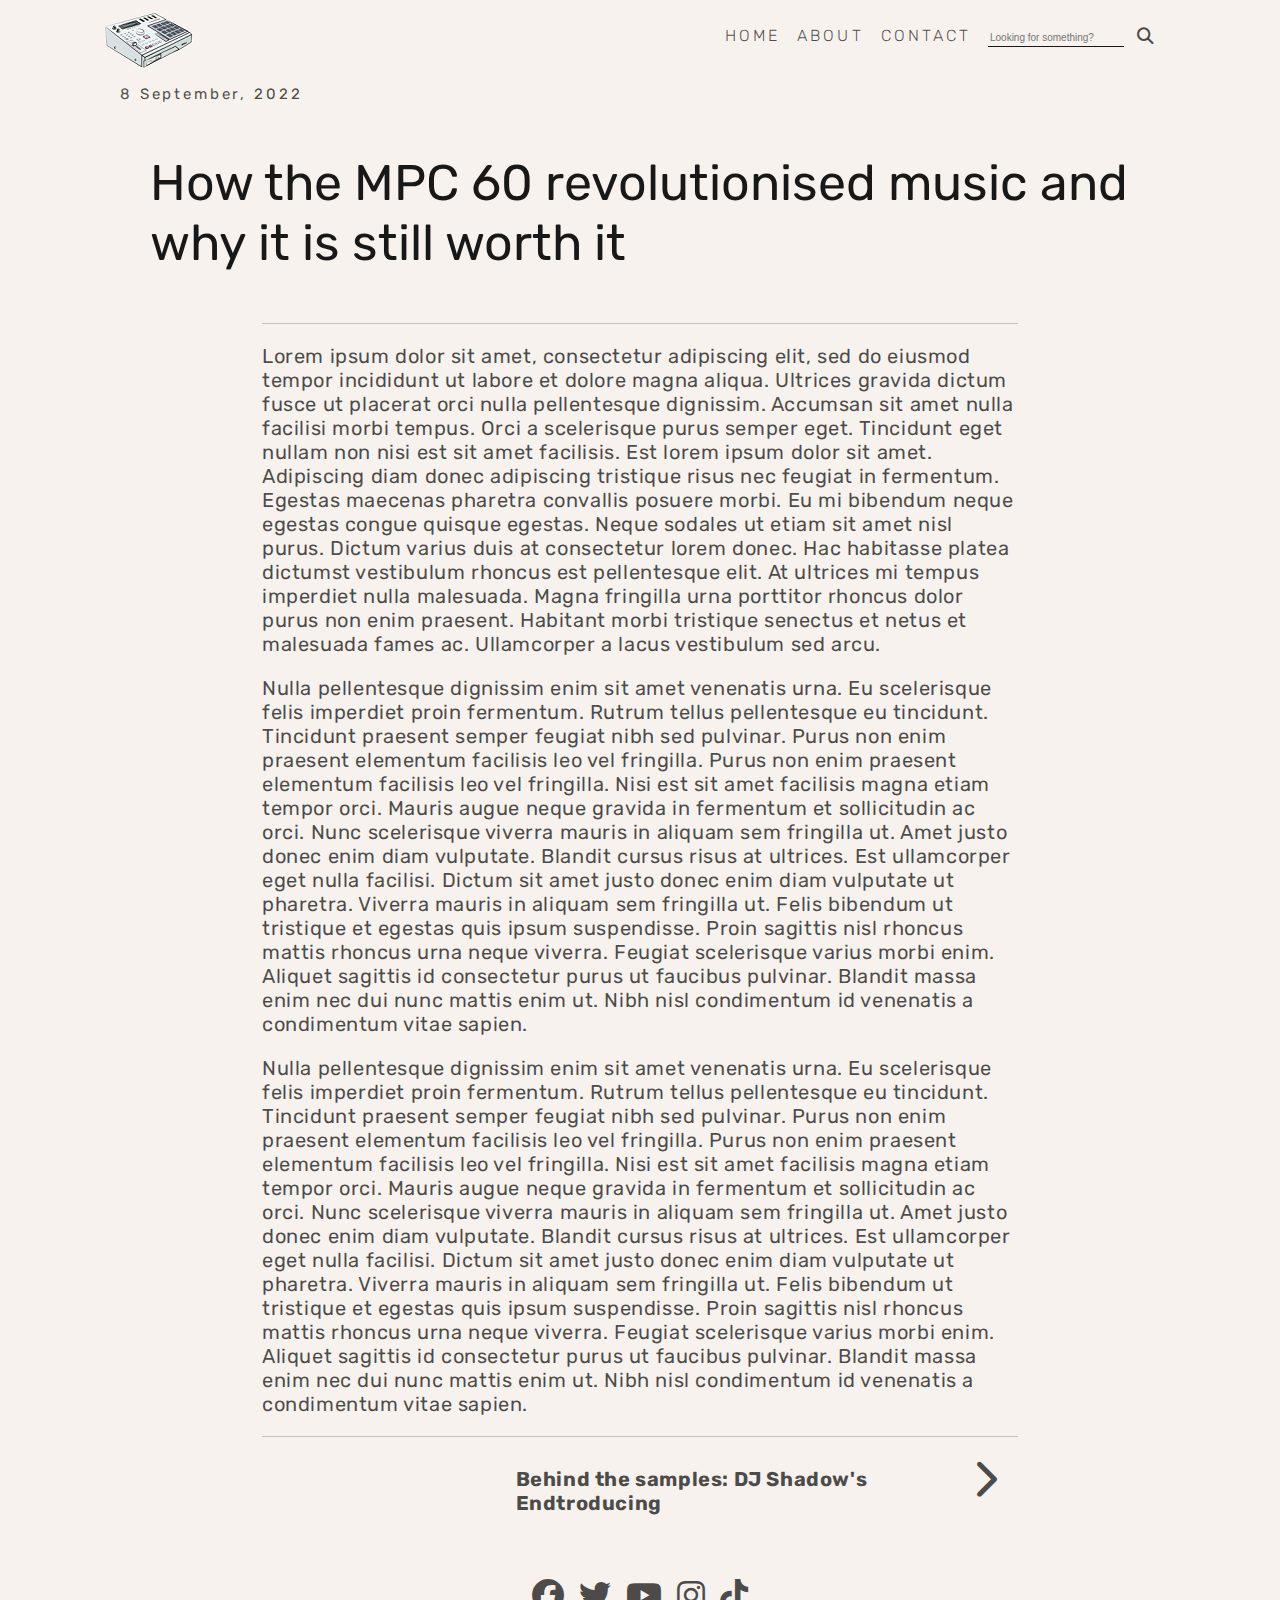
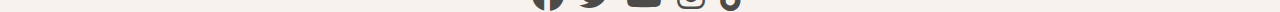
==== post.html @ c6afc7bd "header section and footer tags added" ====
<!DOCTYPE html>
<html>
    <head>
        <title>post</title>
        <meta charset="utf-8">
        <meta name="viewport" content="width=device-width, initial-scale=1.0">
        <link rel="stylesheet" href="styles.css">
        <link rel="stylesheet" href="https://cdnjs.cloudflare.com/ajax/libs/font-awesome/6.2.0/css/all.min.css">
        <link href='https://fonts.googleapis.com/css?family=Rubik' rel='stylesheet'>

    </head>
    <body>
        <div class="content-container-post">
            <header class="header-container">
                <div class="logo">
                    <img src="imgs/mpc.png" alt="mpc-logo">
                </div>
                <div class="nav">
                    <ul>
                        <li><a href="index.html">Home</a></li>
                        <li>About</li>
                        <li>Contact</li>
                        <li><input type="text" id="search" name="search" placeholder="Looking for something?">
                            <button type="submit" value="Search">
                                <i class="fa-solid fa-magnifying-glass fa-lg"></i>
                            </button></li>
                    </ul>
                </div>
            </header>

            <section class="blog-post-itm">
                <div class="blog-post-date">
                    8 September, 2022
                </div>
                <div class="blog-post-title">
                    How the MPC 60 revolutionised music and why it is still worth it
                </div>
                <div class="blog-post-container">
                    <p class="blog-post-content">
                    Lorem ipsum dolor sit amet, consectetur adipiscing elit, sed do eiusmod tempor incididunt ut labore et dolore magna aliqua. Ultrices gravida dictum fusce ut placerat orci nulla pellentesque dignissim. Accumsan sit amet nulla facilisi morbi tempus. Orci a scelerisque purus semper eget. Tincidunt eget nullam non nisi est sit amet facilisis. Est lorem ipsum dolor sit amet. Adipiscing diam donec adipiscing tristique risus nec feugiat in fermentum. Egestas maecenas pharetra convallis posuere morbi. Eu mi bibendum neque egestas congue quisque egestas. Neque sodales ut etiam sit amet nisl purus. Dictum varius duis at consectetur lorem donec. Hac habitasse platea dictumst vestibulum rhoncus est pellentesque elit. At ultrices mi tempus imperdiet nulla malesuada. Magna fringilla urna porttitor rhoncus dolor purus non enim praesent. Habitant morbi tristique senectus et netus et malesuada fames ac. Ullamcorper a lacus vestibulum sed arcu.
                    
                    </p>
                    
                    <p class="blog-post-content">
                        Nulla pellentesque dignissim enim sit amet venenatis urna. Eu scelerisque felis imperdiet proin fermentum. Rutrum tellus pellentesque eu tincidunt. Tincidunt praesent semper feugiat nibh sed pulvinar. Purus non enim praesent elementum facilisis leo vel fringilla. Purus non enim praesent elementum facilisis leo vel fringilla. Nisi est sit amet facilisis magna etiam tempor orci. Mauris augue neque gravida in fermentum et sollicitudin ac orci. Nunc scelerisque viverra mauris in aliquam sem fringilla ut. Amet justo donec enim diam vulputate. Blandit cursus risus at ultrices. Est ullamcorper eget nulla facilisi. Dictum sit amet justo donec enim diam vulputate ut pharetra. Viverra mauris in aliquam sem fringilla ut. Felis bibendum ut tristique et egestas quis ipsum suspendisse. Proin sagittis nisl rhoncus mattis rhoncus urna neque viverra. Feugiat scelerisque varius morbi enim. Aliquet sagittis id consectetur purus ut faucibus pulvinar. Blandit massa enim nec dui nunc mattis enim ut. Nibh nisl condimentum id venenatis a condimentum vitae sapien.
                    </p>
                    <p class="blog-post-content">
                        Nulla pellentesque dignissim enim sit amet venenatis urna. Eu scelerisque felis imperdiet proin fermentum. Rutrum tellus pellentesque eu tincidunt. Tincidunt praesent semper feugiat nibh sed pulvinar. Purus non enim praesent elementum facilisis leo vel fringilla. Purus non enim praesent elementum facilisis leo vel fringilla. Nisi est sit amet facilisis magna etiam tempor orci. Mauris augue neque gravida in fermentum et sollicitudin ac orci. Nunc scelerisque viverra mauris in aliquam sem fringilla ut. Amet justo donec enim diam vulputate. Blandit cursus risus at ultrices. Est ullamcorper eget nulla facilisi. Dictum sit amet justo donec enim diam vulputate ut pharetra. Viverra mauris in aliquam sem fringilla ut. Felis bibendum ut tristique et egestas quis ipsum suspendisse. Proin sagittis nisl rhoncus mattis rhoncus urna neque viverra. Feugiat scelerisque varius morbi enim. Aliquet sagittis id consectetur purus ut faucibus pulvinar. Blandit massa enim nec dui nunc mattis enim ut. Nibh nisl condimentum id venenatis a condimentum vitae sapien.
                    </p>
                </div>
            </section>
            <div class="blog-next-section">
                <div class="next-info">
                    <p class="next-id"><i class="fa-solid fa-chevron-right fa-2xl"></i></p>
                    <p class="next-title">Behind the samples: DJ Shadow's Endtroducing</p>
                </div>
            </div>
            <footer class="footer">
                <div class="social-icons">
                    <i class="fa-brands fa-facebook fa-2xl"></i>
                    <i class="fa-brands fa-twitter fa-2xl"></i>
                    <i class="fa-brands fa-youtube fa-2xl"></i>
                    <i class="fa-brands fa-instagram fa-2xl"></i>
                    <i class="fa-brands fa-tiktok fa-2xl"></i>
                
                </div>
            </footer>
        </div>

    </body>
</html>
---- styles.css ----
:root {
    --font: Rubik;
    --title-font-size: 20px;
    --date-font-size: 15px;
    --title-font-weight: bold;
    --date-font-color: #8c979a;
    --primary-font-color: rgba(0, 0, 0, .9);
    --secondary-font-color: rgba(0, 0, 0, .7);
    --blog-border-color: rgba(0, 0, 0, .2);
}

body {
    width: 100%;
    margin: 0 auto;
    background-color: #f7f2ed;
    min-width: 0;
}

.content-container {
    max-width: 100%;
    margin: 10px 100px 10px 100px;
    display: grid;
    grid-template-rows: 50px 800px 150px;
    grid-template-columns: repeat(3, minmax(200px, 1fr));
    grid-gap: 10px;
    grid-template-areas:
        "header header header"
        "content1 content1 content1"
        "footer footer footer";
}

.content-container-post {
    max-width: 100%;
    margin: 10px 100px 10px 100px;
    display: grid;
    /* grid-template-rows: 50px 900px 150px; */
    grid-template-rows: 0.2fr 4fr 0.5f 1fr;
    /* grid-template-columns: repeat(1, minmax(200px, 1fr)); */
    grid-gap: 10px;
    grid-template-areas:
        "header"
        "blogpost"
        "next"
        "footer";
}


/* @media only screen and (max-width:  2000px) {
    .content-container-post {
        max-width: 100%;
        margin: 10px 100px 10px 100px;
        display: grid;
        grid-template-rows: 50px 1200px 150px;
        grid-template-columns: repeat(1, minmax(200px, 1fr));
        grid-gap: 10px;
        grid-template-areas:
            "header"
            "blogpost"
            "footer";
    }
    
} */

.header-container {
    grid-area: header;
    /* border: 1px solid green; */
    display: flex;
    
}

.nav {
    float: left;
    margin-left: auto;
    margin-right: 10px;
    font-family: var(--font);
    font-weight: 300;
    text-transform: uppercase;
    letter-spacing: .19em;
}


ul {
    list-style: none;
}

li {
    display: inline;
    margin-right: 10px;
    color: var(--secondary-font-color);
    transition: 0.3s;
}

li:hover {
    color: var(--primary-font-color);
    font-weight: bold;
    cursor: pointer;
}

.content-row-1 {
    grid-area: content1;
    /* border: 1px solid blue; */
    display: grid;
    grid-template-areas: 
         "content-r1 content-r1 content-r1"
         "content-r2 content-r2 content-r2"

}

.blog-post-itm {
    /* border: 1px solid blue; */
    grid-template-areas: blogpost;
}

.blog-item-r1, .blog-item-r2 {
    /* border: 1px solid purple; */
    display: flex;
    margin: 20px 20px 20px 20px;

}

.blog-post-info {
    float: bottom;
    font-family: var(--font);
}

.post-image {
    /* border: 1px solid black; */

    height: 70%;
    width: 100%;
    min-width: 500px;
    max-width: 500px;     
}

.post-title {
    font-size: var(--title-font-size);
    font-weight: var(--title-font-weight);
    color: var(--primary-font-color);
    min-width: 400px;
    max-width: 500px;
}

.post-title:hover {
    cursor: pointer;
}

.post-date {
    font-size: var(--date-font-size);
    color: var(--secondary-font-color);
}

.blog-post-date {
    font-size: 15px;
    /* font-weight: var(--title-font-weight); */
    color: var(--secondary-font-color);
    font-family: var(--font);
    letter-spacing: .19em;
    margin-bottom: 50px;
    margin-left: 20px;
}

.blog-post-title {
    font-size: 50px;
    color: var(--primary-font-color);
    font-family: var(--font);
    margin-left: 50px;
    margin-right: 20px;
}

.blog-post-container {
    grid-area: blogpost;
    /* height: 700px; */
    margin-top: 50px;
    margin-left: 15%;
    margin-right: 15%;
    border-top: 1px solid var(--blog-border-color);
    border-bottom: 1px solid var(--blog-border-color);
    resize: vertical;
}

/* img {
    height: 100%;
    width: 100%;
    background-size: cover;
} */

p {
    font-family: var(--font);
    color: var(--secondary-font-color);
    font-size: 20px;
    letter-spacing: 0.03em;
}




#post-image-1 {
    background: url("imgs/mpc60_2.png") center center;
}

#post-image-2 {
    background: url("imgs/hh.png") center center;
}

#post-image-3 {
    background: url("imgs/pr.png") center center;
}

#post-image-4 {
    background: url("imgs/mpc2000.png") center center;
}

#post-image-5 {
    background: url("imgs/digging.png") center center;
}

#post-image-6 {
    background: url("imgs/easy.png") center center;
}


#post-image-1, #post-image-2, #post-image-3, #post-image-4, #post-image-5, #post-image-6 {
    background-size: auto;
    background-repeat: no-repeat;
    transition: box-shadow .3s;
    
}


.post-image:hover {
    box-shadow: 5px 5px 5px rgba(33,33,33,.2);
    cursor: pointer; 
}

.footer {
    grid-area: footer;
    /* border: 1px solid red; */
    display: inline-block;
}

.search-container {
    display: flex;
    justify-content: center;
    margin-top: 30px;
}

#search {
    min-width: 100px;
    max-width: 600px;
    height: 1.5em;
    font-size: 10px;
    background: none;
    border: none;
    border-bottom: 1px solid var(--primary-font-color);
    
}

#search:focus {
    outline: none;
}

button {
    background: none;
    border: none;
    outline: none;
}

i:hover {
    cursor: pointer;
}

.fa-magnifying-glass {
    color: var(--secondary-font-color);
}

.fa-magnifying-glass:hover {
    color: var(--primary-font-color);
}

.social-icons {
    display: flex;
    gap: 15px;
    justify-content: center;
    margin-top: 50px;
    color: var(--secondary-font-color);
    
}

.fa-brands {
    transition: 0.2s;
}

.fa-brands:hover {
    color: var(--primary-font-color);
}


@media only screen and (min-width: 790px) and (max-width: 1500px) {
    .content-container {
        max-width: 100%;
        margin: 10px 100px 10px 100px;
        display: grid;
        grid-template-rows: 50px 600px 600px 150px;
        grid-template-columns: repeat(1, minmax(200px, 1fr));
        grid-gap: 10px;
        grid-template-areas:
            "header header"
            "content1 content1"
            "content1 content1"
            "footer footer";
    }

    .content-row-1 {
        grid-area: content1;
        /* border: 1px solid blue; */
        display: grid;
        grid-template-areas: 
             "content-r1 content-r1"
             "content-r2 content-r2"
    
    }
    .post-image {
        /* border: 1px solid black; */
    
        height: 70%;
        width: 100%;
        min-width: 400px;
        max-width: 400px;     
    }
    
    .post-title {
        font-size: var(--title-font-size);
        font-weight: var(--title-font-weight);
        color: var(--primary-font-color);
        min-width: 400px;
        max-width: 400px;
    }
    
}

@media only screen and (max-width: 789px) {
    .content-container {
        max-width: 100%;
        margin: 10px 100px 10px 100px;
        display: grid;
        grid-template-rows: 50px 2000px 150px;
        grid-template-columns: repeat(1, minmax(200px, 1fr));
        grid-gap: 10px;
        grid-template-areas:
            "header"
            "content1"
            "content1"
            "footer";
    }

    .content-row-1 {
        grid-area: content1;
        /* border: 1px solid blue; */
        display: grid;
        grid-template-areas: 
             "content-r1"
             "content-r2"
    
    }

    .post-image {
        /* border: 1px solid black; */
    
        height: 70%;
        width: 100%;
        min-width: 300px;
        max-width: 400px;     
        min-height: 200px;
    }
    
    .post-title {
        font-size: var(--title-font-size);
        font-weight: var(--title-font-weight);
        color: var(--primary-font-color);
        min-width: 400px;
        max-width: 400px;
    }

    .footer {
        margin-bottom: 20px;
    }
    
}

a {
    text-decoration: none;
    color: inherit;
}

.blog-next-section {
    grid-area: next;
    margin-right: 15%;
    margin-left: 15%;
    /* border: 1px solid purple; */
}

.next-info {
    float: right;
}

.next-id {
    float: right;
    margin-right: 20px;
    color: var(--secondary-font-color);
}

.next-id:hover {
    color: var(--primary-font-color);
}

.next-title {
    font-weight: bold;
    font-size: 20px;
}
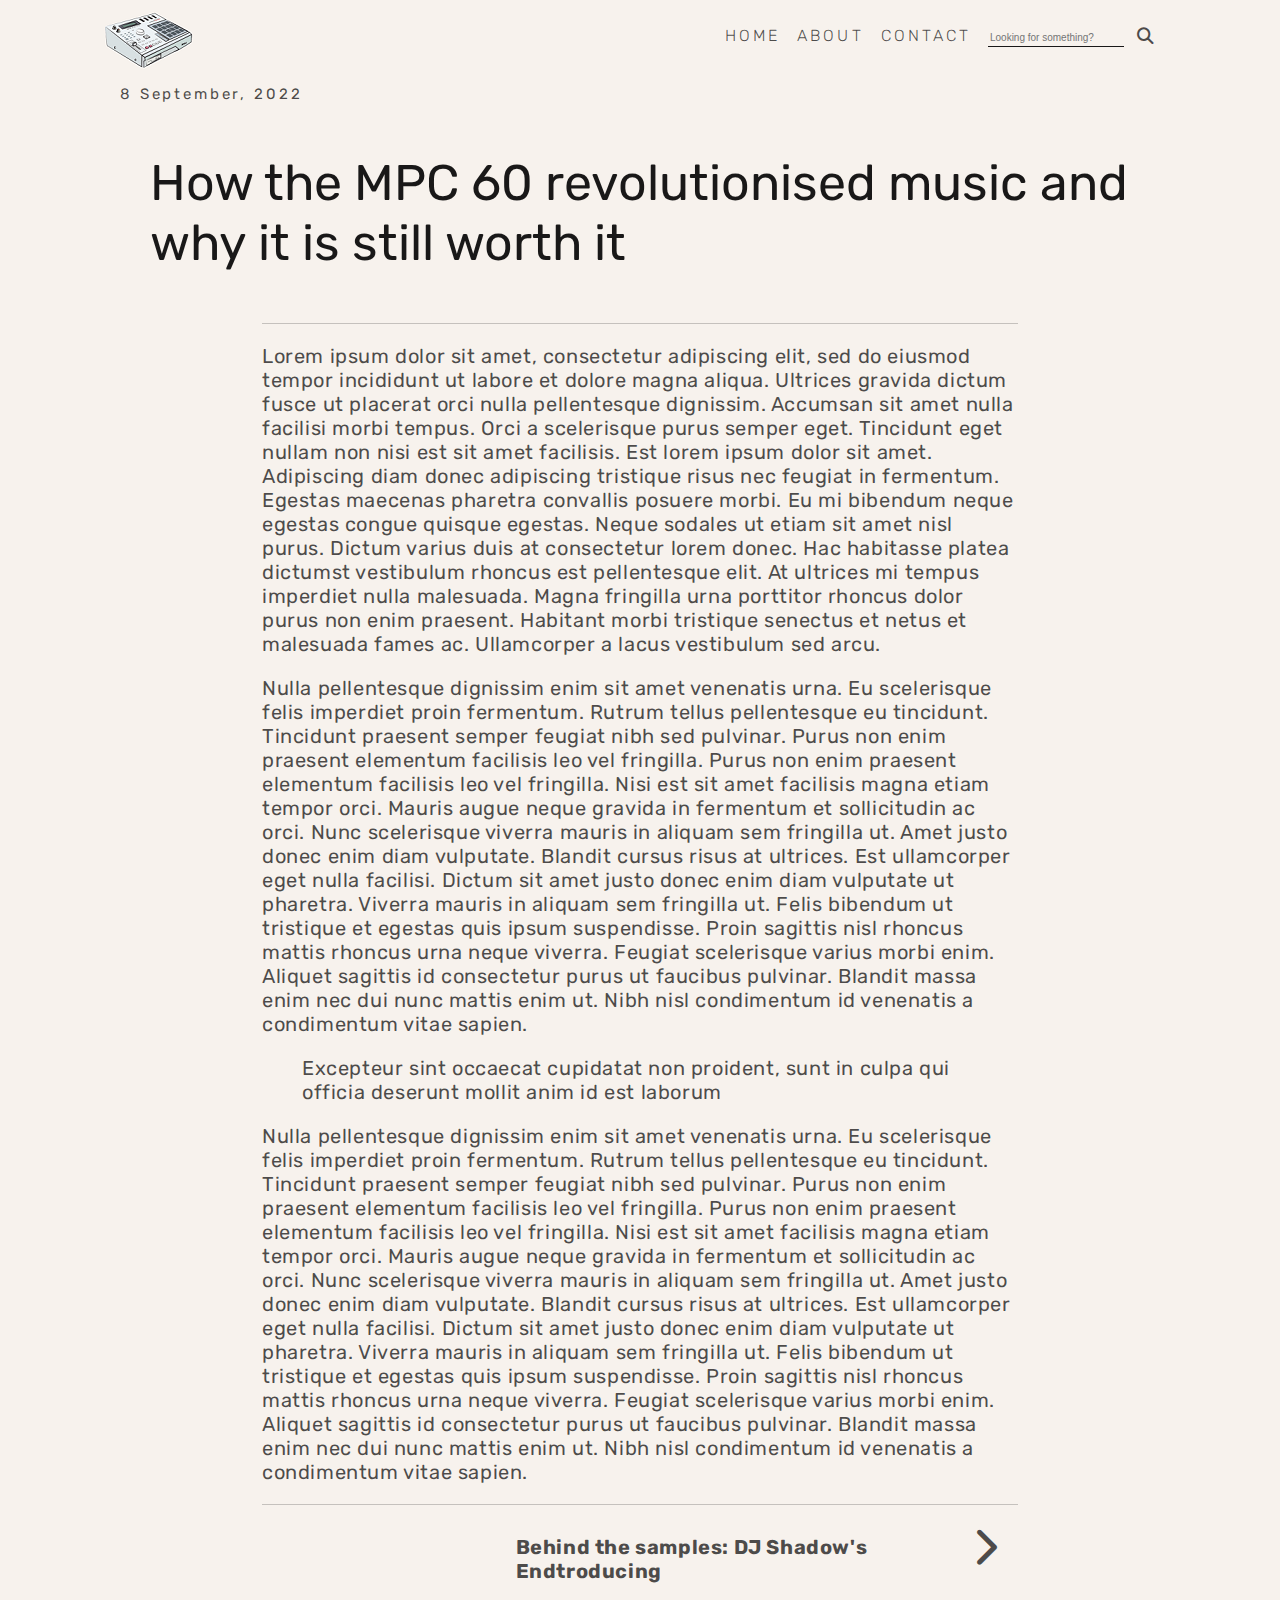
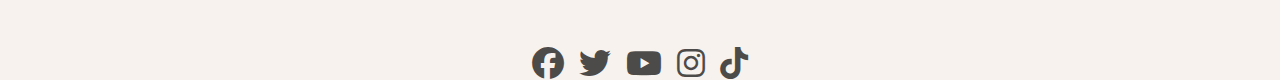
==== commit 2654f677: "including blockquote tag" ====
--- a/post.html
+++ b/post.html
@@ -44,6 +44,9 @@
                     <p class="blog-post-content">
                         Nulla pellentesque dignissim enim sit amet venenatis urna. Eu scelerisque felis imperdiet proin fermentum. Rutrum tellus pellentesque eu tincidunt. Tincidunt praesent semper feugiat nibh sed pulvinar. Purus non enim praesent elementum facilisis leo vel fringilla. Purus non enim praesent elementum facilisis leo vel fringilla. Nisi est sit amet facilisis magna etiam tempor orci. Mauris augue neque gravida in fermentum et sollicitudin ac orci. Nunc scelerisque viverra mauris in aliquam sem fringilla ut. Amet justo donec enim diam vulputate. Blandit cursus risus at ultrices. Est ullamcorper eget nulla facilisi. Dictum sit amet justo donec enim diam vulputate ut pharetra. Viverra mauris in aliquam sem fringilla ut. Felis bibendum ut tristique et egestas quis ipsum suspendisse. Proin sagittis nisl rhoncus mattis rhoncus urna neque viverra. Feugiat scelerisque varius morbi enim. Aliquet sagittis id consectetur purus ut faucibus pulvinar. Blandit massa enim nec dui nunc mattis enim ut. Nibh nisl condimentum id venenatis a condimentum vitae sapien.
                     </p>
+                    <blockquote>
+                        Excepteur sint occaecat cupidatat non proident, sunt in culpa qui officia deserunt mollit anim id est laborum
+                    </blockquote>
                     <p class="blog-post-content">
                         Nulla pellentesque dignissim enim sit amet venenatis urna. Eu scelerisque felis imperdiet proin fermentum. Rutrum tellus pellentesque eu tincidunt. Tincidunt praesent semper feugiat nibh sed pulvinar. Purus non enim praesent elementum facilisis leo vel fringilla. Purus non enim praesent elementum facilisis leo vel fringilla. Nisi est sit amet facilisis magna etiam tempor orci. Mauris augue neque gravida in fermentum et sollicitudin ac orci. Nunc scelerisque viverra mauris in aliquam sem fringilla ut. Amet justo donec enim diam vulputate. Blandit cursus risus at ultrices. Est ullamcorper eget nulla facilisi. Dictum sit amet justo donec enim diam vulputate ut pharetra. Viverra mauris in aliquam sem fringilla ut. Felis bibendum ut tristique et egestas quis ipsum suspendisse. Proin sagittis nisl rhoncus mattis rhoncus urna neque viverra. Feugiat scelerisque varius morbi enim. Aliquet sagittis id consectetur purus ut faucibus pulvinar. Blandit massa enim nec dui nunc mattis enim ut. Nibh nisl condimentum id venenatis a condimentum vitae sapien.
                     </p>
--- a/styles.css
+++ b/styles.css
@@ -191,7 +191,12 @@
     letter-spacing: 0.03em;
 }
 
-
+blockquote {
+    font-family: var(--font);
+    color: var(--secondary-font-color);
+    font-size: 20px;
+    letter-spacing: 0.03em;
+}
 
 
 #post-image-1 {
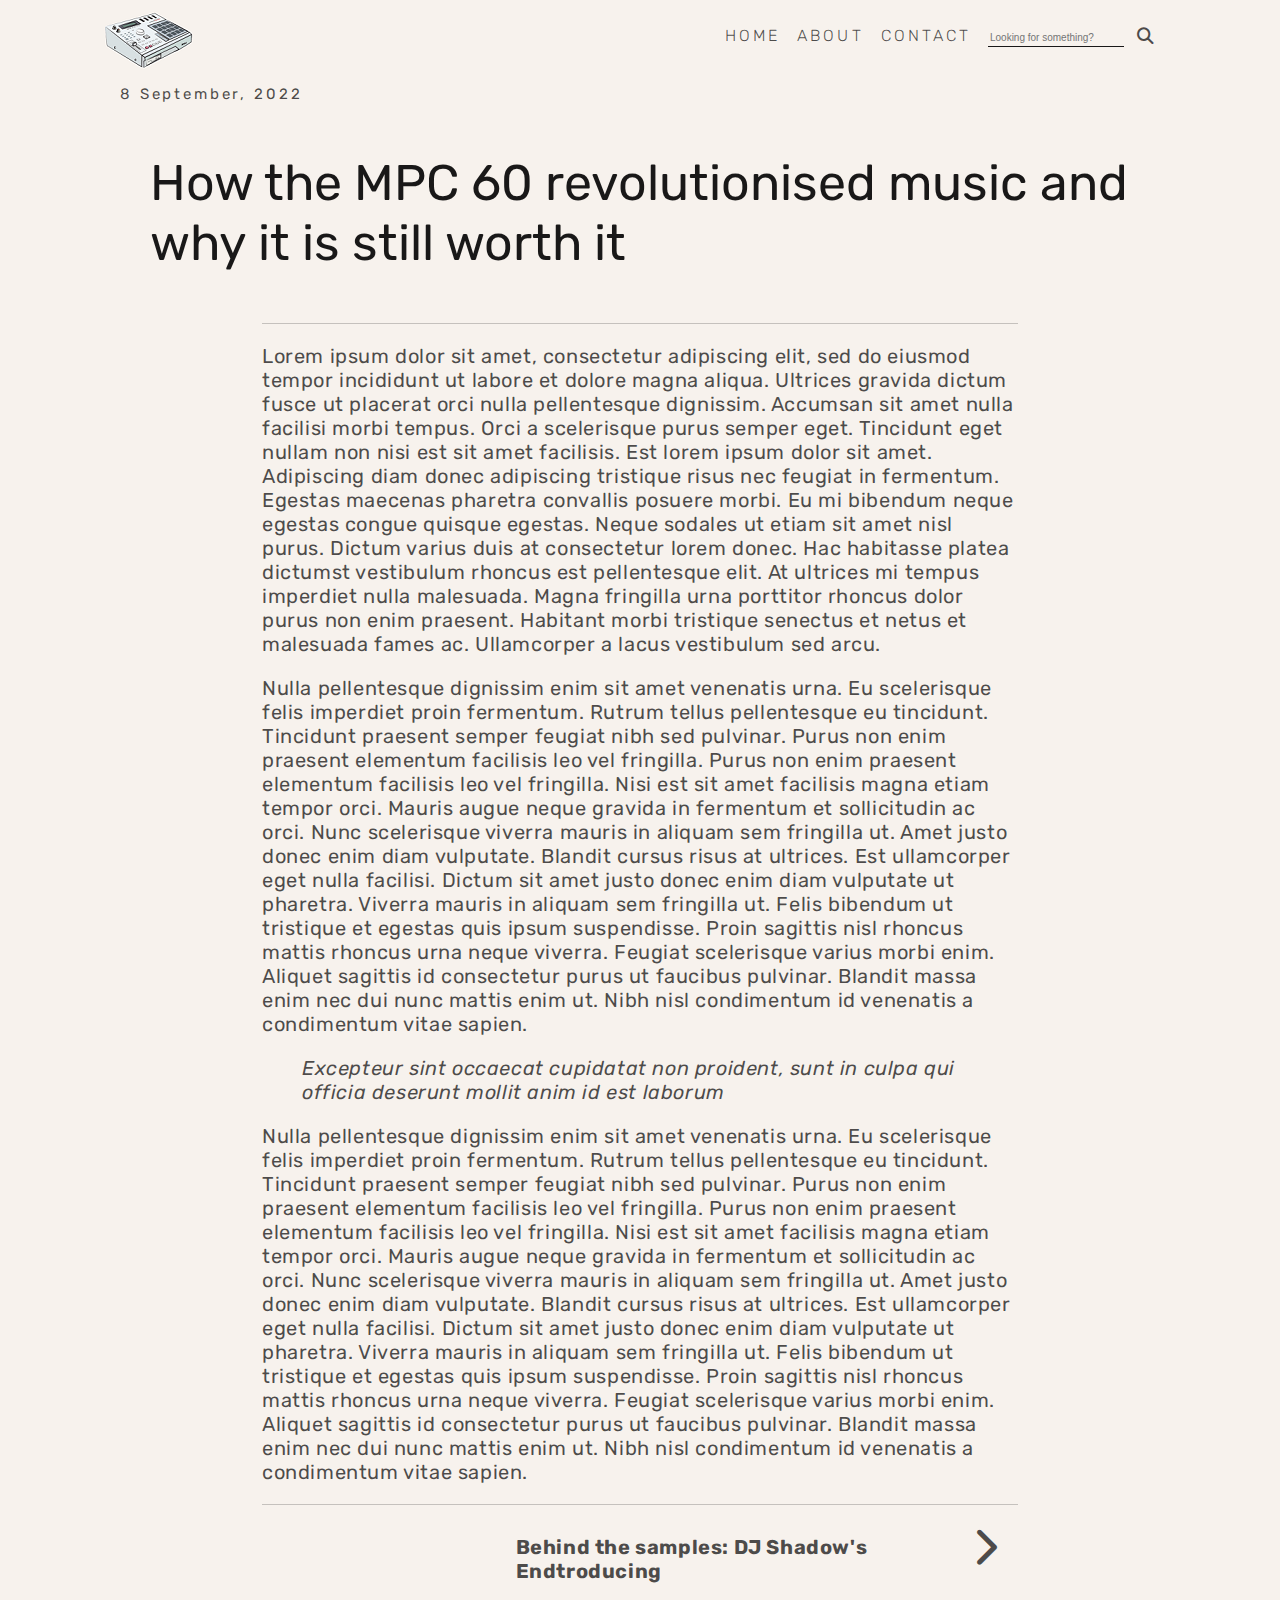
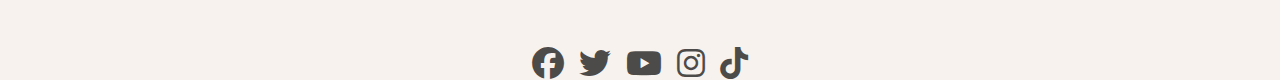
==== commit 947eaec2: "including italic tags" ====
--- a/post.html
+++ b/post.html
@@ -45,7 +45,7 @@
                         Nulla pellentesque dignissim enim sit amet venenatis urna. Eu scelerisque felis imperdiet proin fermentum. Rutrum tellus pellentesque eu tincidunt. Tincidunt praesent semper feugiat nibh sed pulvinar. Purus non enim praesent elementum facilisis leo vel fringilla. Purus non enim praesent elementum facilisis leo vel fringilla. Nisi est sit amet facilisis magna etiam tempor orci. Mauris augue neque gravida in fermentum et sollicitudin ac orci. Nunc scelerisque viverra mauris in aliquam sem fringilla ut. Amet justo donec enim diam vulputate. Blandit cursus risus at ultrices. Est ullamcorper eget nulla facilisi. Dictum sit amet justo donec enim diam vulputate ut pharetra. Viverra mauris in aliquam sem fringilla ut. Felis bibendum ut tristique et egestas quis ipsum suspendisse. Proin sagittis nisl rhoncus mattis rhoncus urna neque viverra. Feugiat scelerisque varius morbi enim. Aliquet sagittis id consectetur purus ut faucibus pulvinar. Blandit massa enim nec dui nunc mattis enim ut. Nibh nisl condimentum id venenatis a condimentum vitae sapien.
                     </p>
                     <blockquote>
-                        Excepteur sint occaecat cupidatat non proident, sunt in culpa qui officia deserunt mollit anim id est laborum
+                        <i>Excepteur sint occaecat cupidatat non proident, sunt in culpa qui officia deserunt mollit anim id est laborum</i>
                     </blockquote>
                     <p class="blog-post-content">
                         Nulla pellentesque dignissim enim sit amet venenatis urna. Eu scelerisque felis imperdiet proin fermentum. Rutrum tellus pellentesque eu tincidunt. Tincidunt praesent semper feugiat nibh sed pulvinar. Purus non enim praesent elementum facilisis leo vel fringilla. Purus non enim praesent elementum facilisis leo vel fringilla. Nisi est sit amet facilisis magna etiam tempor orci. Mauris augue neque gravida in fermentum et sollicitudin ac orci. Nunc scelerisque viverra mauris in aliquam sem fringilla ut. Amet justo donec enim diam vulputate. Blandit cursus risus at ultrices. Est ullamcorper eget nulla facilisi. Dictum sit amet justo donec enim diam vulputate ut pharetra. Viverra mauris in aliquam sem fringilla ut. Felis bibendum ut tristique et egestas quis ipsum suspendisse. Proin sagittis nisl rhoncus mattis rhoncus urna neque viverra. Feugiat scelerisque varius morbi enim. Aliquet sagittis id consectetur purus ut faucibus pulvinar. Blandit massa enim nec dui nunc mattis enim ut. Nibh nisl condimentum id venenatis a condimentum vitae sapien.
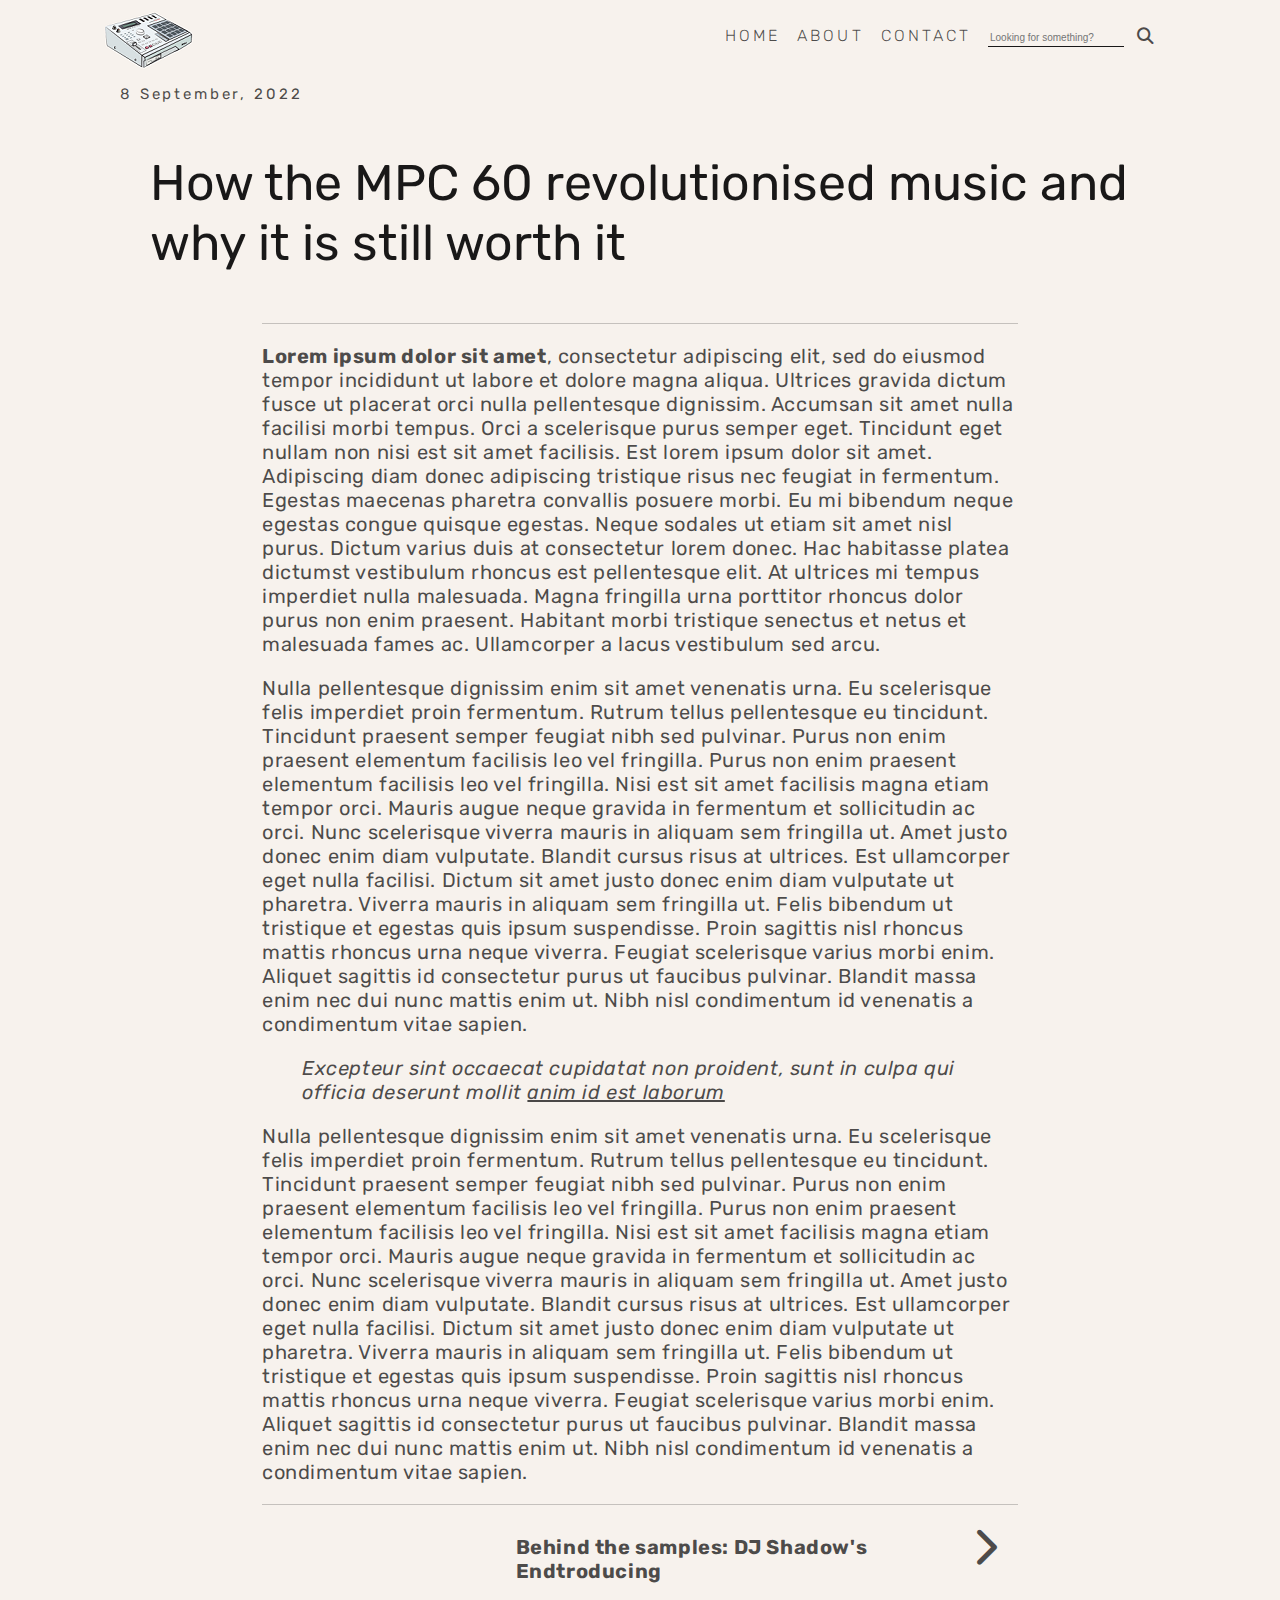
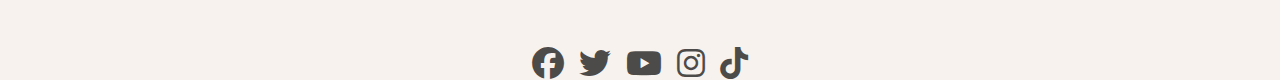
==== commit b003197a: "blod italic and underline tags" ====
--- a/post.html
+++ b/post.html
@@ -37,7 +37,7 @@
                 </div>
                 <div class="blog-post-container">
                     <p class="blog-post-content">
-                    Lorem ipsum dolor sit amet, consectetur adipiscing elit, sed do eiusmod tempor incididunt ut labore et dolore magna aliqua. Ultrices gravida dictum fusce ut placerat orci nulla pellentesque dignissim. Accumsan sit amet nulla facilisi morbi tempus. Orci a scelerisque purus semper eget. Tincidunt eget nullam non nisi est sit amet facilisis. Est lorem ipsum dolor sit amet. Adipiscing diam donec adipiscing tristique risus nec feugiat in fermentum. Egestas maecenas pharetra convallis posuere morbi. Eu mi bibendum neque egestas congue quisque egestas. Neque sodales ut etiam sit amet nisl purus. Dictum varius duis at consectetur lorem donec. Hac habitasse platea dictumst vestibulum rhoncus est pellentesque elit. At ultrices mi tempus imperdiet nulla malesuada. Magna fringilla urna porttitor rhoncus dolor purus non enim praesent. Habitant morbi tristique senectus et netus et malesuada fames ac. Ullamcorper a lacus vestibulum sed arcu.
+                       <b>Lorem ipsum dolor sit amet</b>, consectetur adipiscing elit, sed do eiusmod tempor incididunt ut labore et dolore magna aliqua. Ultrices gravida dictum fusce ut placerat orci nulla pellentesque dignissim. Accumsan sit amet nulla facilisi morbi tempus. Orci a scelerisque purus semper eget. Tincidunt eget nullam non nisi est sit amet facilisis. Est lorem ipsum dolor sit amet. Adipiscing diam donec adipiscing tristique risus nec feugiat in fermentum. Egestas maecenas pharetra convallis posuere morbi. Eu mi bibendum neque egestas congue quisque egestas. Neque sodales ut etiam sit amet nisl purus. Dictum varius duis at consectetur lorem donec. Hac habitasse platea dictumst vestibulum rhoncus est pellentesque elit. At ultrices mi tempus imperdiet nulla malesuada. Magna fringilla urna porttitor rhoncus dolor purus non enim praesent. Habitant morbi tristique senectus et netus et malesuada fames ac. Ullamcorper a lacus vestibulum sed arcu.
                     
                     </p>
                     
@@ -45,7 +45,7 @@
                         Nulla pellentesque dignissim enim sit amet venenatis urna. Eu scelerisque felis imperdiet proin fermentum. Rutrum tellus pellentesque eu tincidunt. Tincidunt praesent semper feugiat nibh sed pulvinar. Purus non enim praesent elementum facilisis leo vel fringilla. Purus non enim praesent elementum facilisis leo vel fringilla. Nisi est sit amet facilisis magna etiam tempor orci. Mauris augue neque gravida in fermentum et sollicitudin ac orci. Nunc scelerisque viverra mauris in aliquam sem fringilla ut. Amet justo donec enim diam vulputate. Blandit cursus risus at ultrices. Est ullamcorper eget nulla facilisi. Dictum sit amet justo donec enim diam vulputate ut pharetra. Viverra mauris in aliquam sem fringilla ut. Felis bibendum ut tristique et egestas quis ipsum suspendisse. Proin sagittis nisl rhoncus mattis rhoncus urna neque viverra. Feugiat scelerisque varius morbi enim. Aliquet sagittis id consectetur purus ut faucibus pulvinar. Blandit massa enim nec dui nunc mattis enim ut. Nibh nisl condimentum id venenatis a condimentum vitae sapien.
                     </p>
                     <blockquote>
-                        <i>Excepteur sint occaecat cupidatat non proident, sunt in culpa qui officia deserunt mollit anim id est laborum</i>
+                        <em>Excepteur sint occaecat cupidatat non proident, sunt in culpa qui officia deserunt mollit <u>anim id est laborum</u></em>
                     </blockquote>
                     <p class="blog-post-content">
                         Nulla pellentesque dignissim enim sit amet venenatis urna. Eu scelerisque felis imperdiet proin fermentum. Rutrum tellus pellentesque eu tincidunt. Tincidunt praesent semper feugiat nibh sed pulvinar. Purus non enim praesent elementum facilisis leo vel fringilla. Purus non enim praesent elementum facilisis leo vel fringilla. Nisi est sit amet facilisis magna etiam tempor orci. Mauris augue neque gravida in fermentum et sollicitudin ac orci. Nunc scelerisque viverra mauris in aliquam sem fringilla ut. Amet justo donec enim diam vulputate. Blandit cursus risus at ultrices. Est ullamcorper eget nulla facilisi. Dictum sit amet justo donec enim diam vulputate ut pharetra. Viverra mauris in aliquam sem fringilla ut. Felis bibendum ut tristique et egestas quis ipsum suspendisse. Proin sagittis nisl rhoncus mattis rhoncus urna neque viverra. Feugiat scelerisque varius morbi enim. Aliquet sagittis id consectetur purus ut faucibus pulvinar. Blandit massa enim nec dui nunc mattis enim ut. Nibh nisl condimentum id venenatis a condimentum vitae sapien.
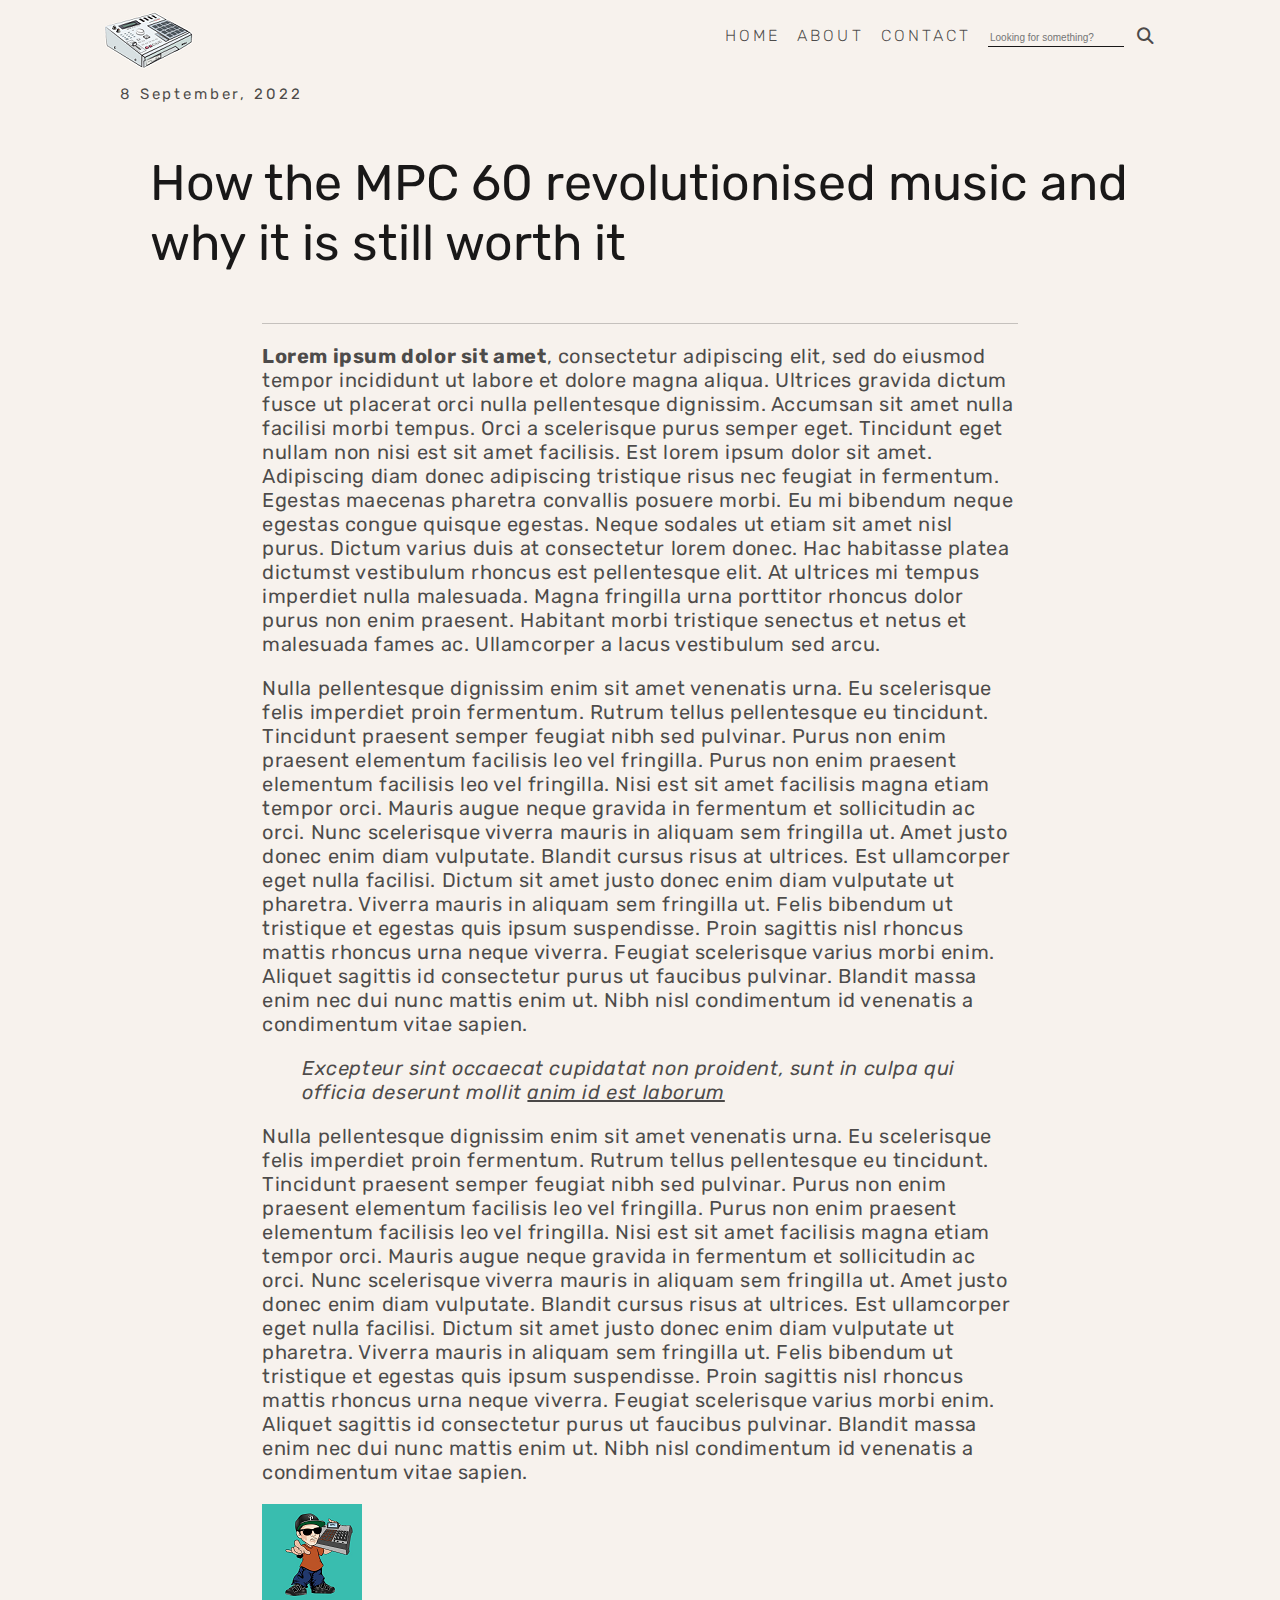
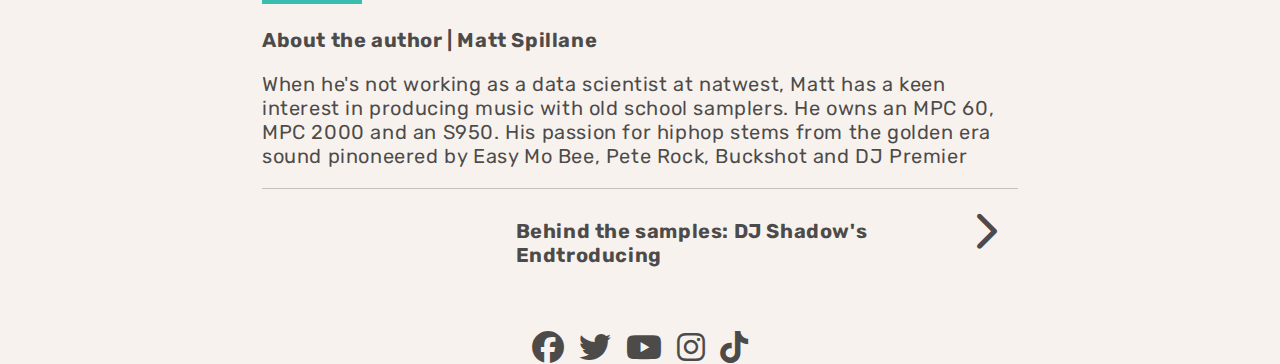
==== commit 80960620: "author info section added" ====
--- a/post.html
+++ b/post.html
@@ -50,8 +50,17 @@
                     <p class="blog-post-content">
                         Nulla pellentesque dignissim enim sit amet venenatis urna. Eu scelerisque felis imperdiet proin fermentum. Rutrum tellus pellentesque eu tincidunt. Tincidunt praesent semper feugiat nibh sed pulvinar. Purus non enim praesent elementum facilisis leo vel fringilla. Purus non enim praesent elementum facilisis leo vel fringilla. Nisi est sit amet facilisis magna etiam tempor orci. Mauris augue neque gravida in fermentum et sollicitudin ac orci. Nunc scelerisque viverra mauris in aliquam sem fringilla ut. Amet justo donec enim diam vulputate. Blandit cursus risus at ultrices. Est ullamcorper eget nulla facilisi. Dictum sit amet justo donec enim diam vulputate ut pharetra. Viverra mauris in aliquam sem fringilla ut. Felis bibendum ut tristique et egestas quis ipsum suspendisse. Proin sagittis nisl rhoncus mattis rhoncus urna neque viverra. Feugiat scelerisque varius morbi enim. Aliquet sagittis id consectetur purus ut faucibus pulvinar. Blandit massa enim nec dui nunc mattis enim ut. Nibh nisl condimentum id venenatis a condimentum vitae sapien.
                     </p>
+
+                    <div class="author-info">
+                        <div class="author-avator"><img src="imgs/avatar.png"></div>
+                        <div class="author-bio">
+                            <h3>About the author | Matt Spillane</h3>
+                            <p>When he's not working as a data scientist at natwest, Matt has a keen interest in producing music with old school samplers. He owns an MPC 60, MPC 2000 and an S950. His passion for hiphop stems from the golden era sound pinoneered by Easy Mo Bee, Pete Rock, Buckshot and DJ Premier </p>
+                        </div>
+                    </div>
                 </div>
             </section>
+            
             <div class="blog-next-section">
                 <div class="next-info">
                     <p class="next-id"><i class="fa-solid fa-chevron-right fa-2xl"></i></p>
--- a/styles.css
+++ b/styles.css
@@ -184,7 +184,7 @@
     background-size: cover;
 } */
 
-p {
+h3, p {
     font-family: var(--font);
     color: var(--secondary-font-color);
     font-size: 20px;
@@ -421,4 +421,9 @@
 .next-title {
     font-weight: bold;
     font-size: 20px;
-}+}
+
+.author-info {
+    margin-top: 20px;
+}
+
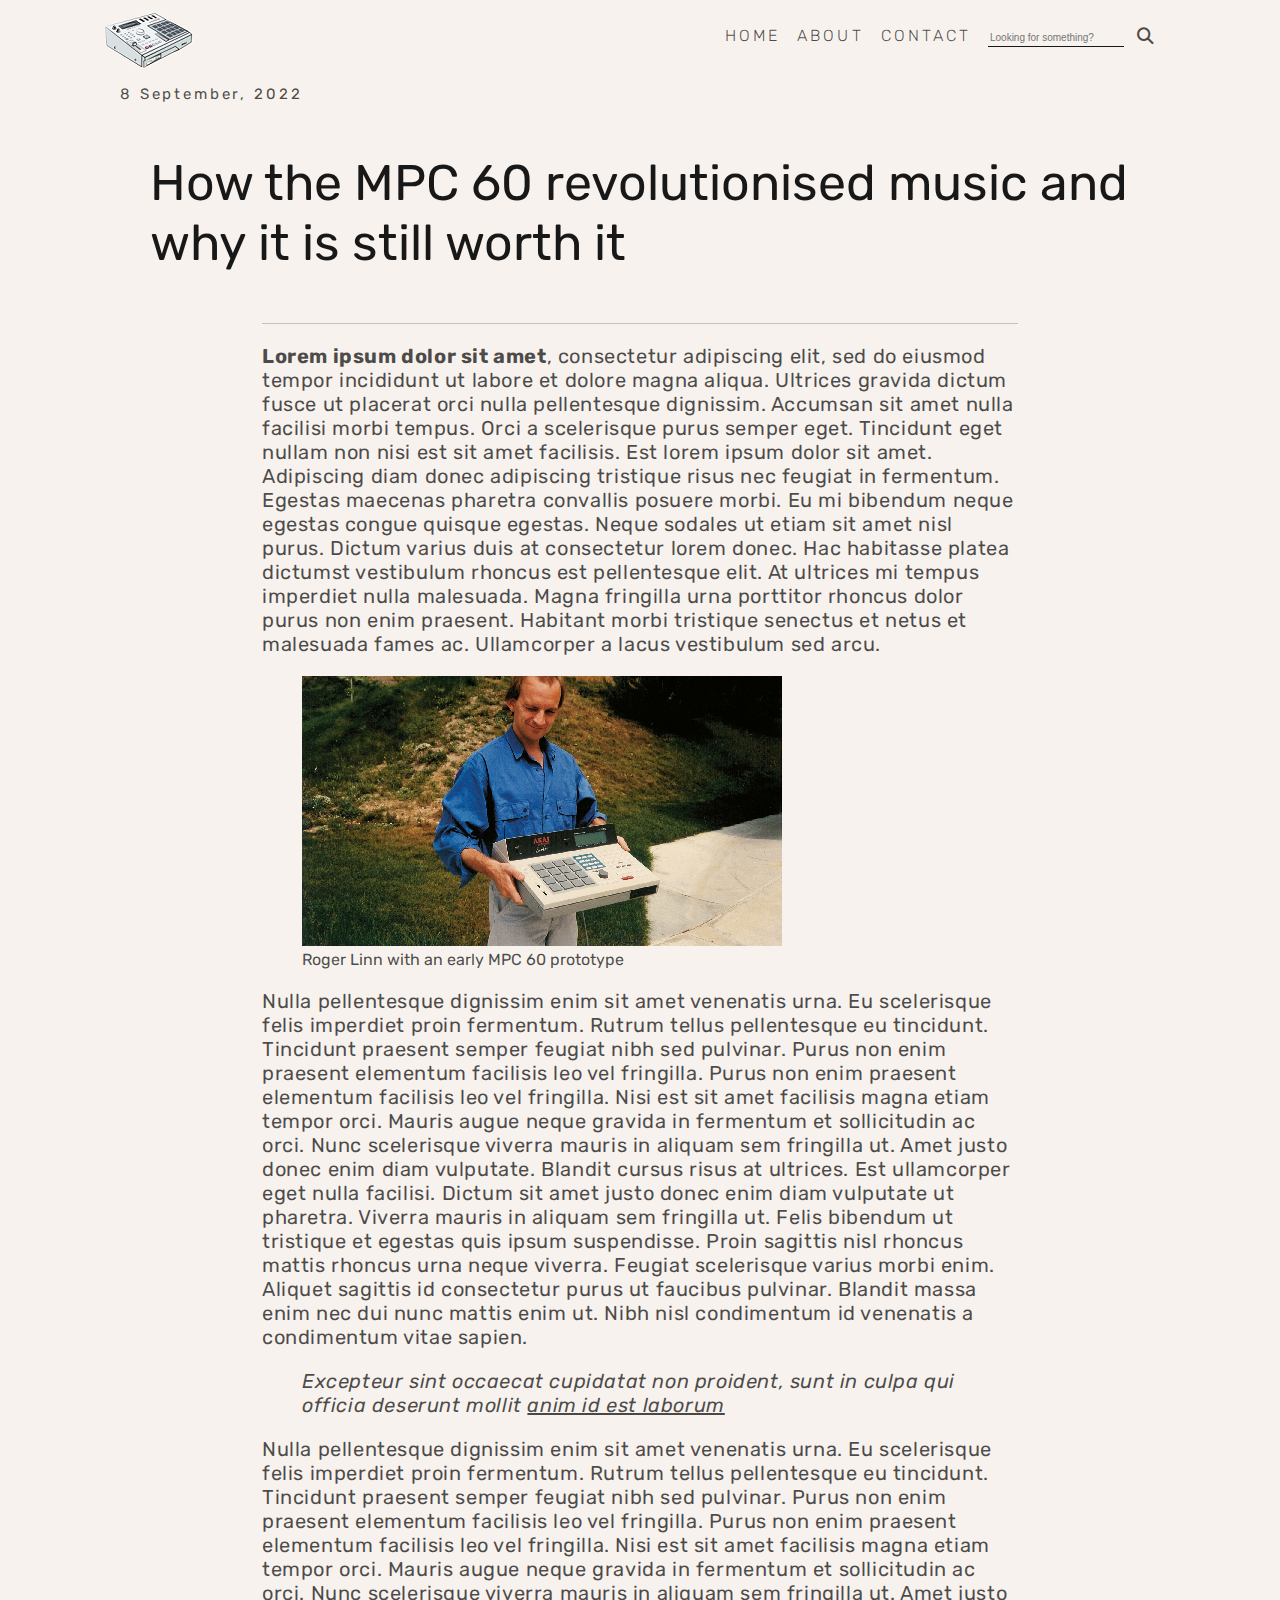
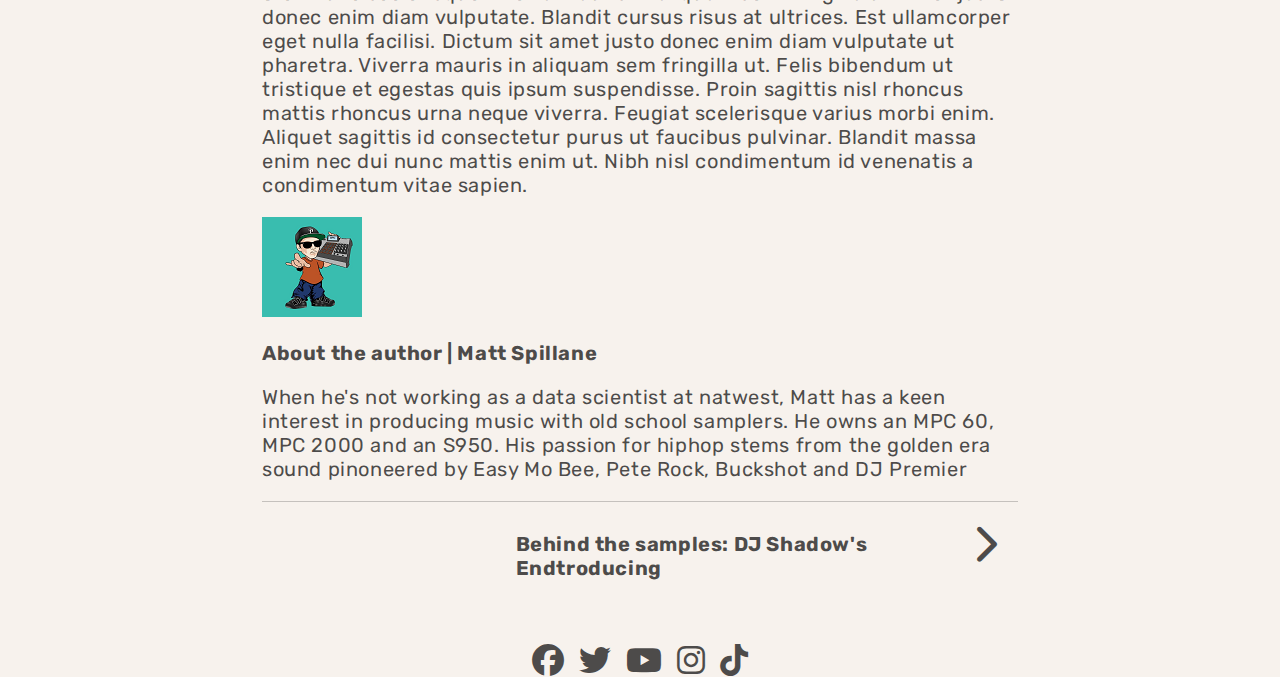
==== commit bd8936dd: "added image caption on blog post" ====
--- a/post.html
+++ b/post.html
@@ -4,7 +4,7 @@
         <title>post</title>
         <meta charset="utf-8">
         <meta name="viewport" content="width=device-width, initial-scale=1.0">
-        <link rel="stylesheet" href="styles.css">
+        <link rel="stylesheet" href="css/styles.css">
         <link rel="stylesheet" href="https://cdnjs.cloudflare.com/ajax/libs/font-awesome/6.2.0/css/all.min.css">
         <link href='https://fonts.googleapis.com/css?family=Rubik' rel='stylesheet'>
 
@@ -40,7 +40,10 @@
                        <b>Lorem ipsum dolor sit amet</b>, consectetur adipiscing elit, sed do eiusmod tempor incididunt ut labore et dolore magna aliqua. Ultrices gravida dictum fusce ut placerat orci nulla pellentesque dignissim. Accumsan sit amet nulla facilisi morbi tempus. Orci a scelerisque purus semper eget. Tincidunt eget nullam non nisi est sit amet facilisis. Est lorem ipsum dolor sit amet. Adipiscing diam donec adipiscing tristique risus nec feugiat in fermentum. Egestas maecenas pharetra convallis posuere morbi. Eu mi bibendum neque egestas congue quisque egestas. Neque sodales ut etiam sit amet nisl purus. Dictum varius duis at consectetur lorem donec. Hac habitasse platea dictumst vestibulum rhoncus est pellentesque elit. At ultrices mi tempus imperdiet nulla malesuada. Magna fringilla urna porttitor rhoncus dolor purus non enim praesent. Habitant morbi tristique senectus et netus et malesuada fames ac. Ullamcorper a lacus vestibulum sed arcu.
                     
                     </p>
-                    
+                    <figure>
+                        <img src="imgs/roger_linn.png">
+                        <figcaption>Roger Linn with an early MPC 60 prototype</figcaption>
+                    </figure>
                     <p class="blog-post-content">
                         Nulla pellentesque dignissim enim sit amet venenatis urna. Eu scelerisque felis imperdiet proin fermentum. Rutrum tellus pellentesque eu tincidunt. Tincidunt praesent semper feugiat nibh sed pulvinar. Purus non enim praesent elementum facilisis leo vel fringilla. Purus non enim praesent elementum facilisis leo vel fringilla. Nisi est sit amet facilisis magna etiam tempor orci. Mauris augue neque gravida in fermentum et sollicitudin ac orci. Nunc scelerisque viverra mauris in aliquam sem fringilla ut. Amet justo donec enim diam vulputate. Blandit cursus risus at ultrices. Est ullamcorper eget nulla facilisi. Dictum sit amet justo donec enim diam vulputate ut pharetra. Viverra mauris in aliquam sem fringilla ut. Felis bibendum ut tristique et egestas quis ipsum suspendisse. Proin sagittis nisl rhoncus mattis rhoncus urna neque viverra. Feugiat scelerisque varius morbi enim. Aliquet sagittis id consectetur purus ut faucibus pulvinar. Blandit massa enim nec dui nunc mattis enim ut. Nibh nisl condimentum id venenatis a condimentum vitae sapien.
                     </p>
--- a/css/styles.css
+++ b/css/styles.css
@@ -0,0 +1,17 @@
+@import url("footer.css");
+@import url("header.css");
+@import url("image.css");
+@import url("main.css");
+@import url("next.css");
+
+:root {
+    --font: Rubik;
+    --title-font-size: 20px;
+    --date-font-size: 15px;
+    --title-font-weight: bold;
+    --date-font-color: #8c979a;
+    --primary-font-color: rgba(0, 0, 0, .9);
+    --secondary-font-color: rgba(0, 0, 0, .7);
+    --blog-border-color: rgba(0, 0, 0, .2);
+}
+
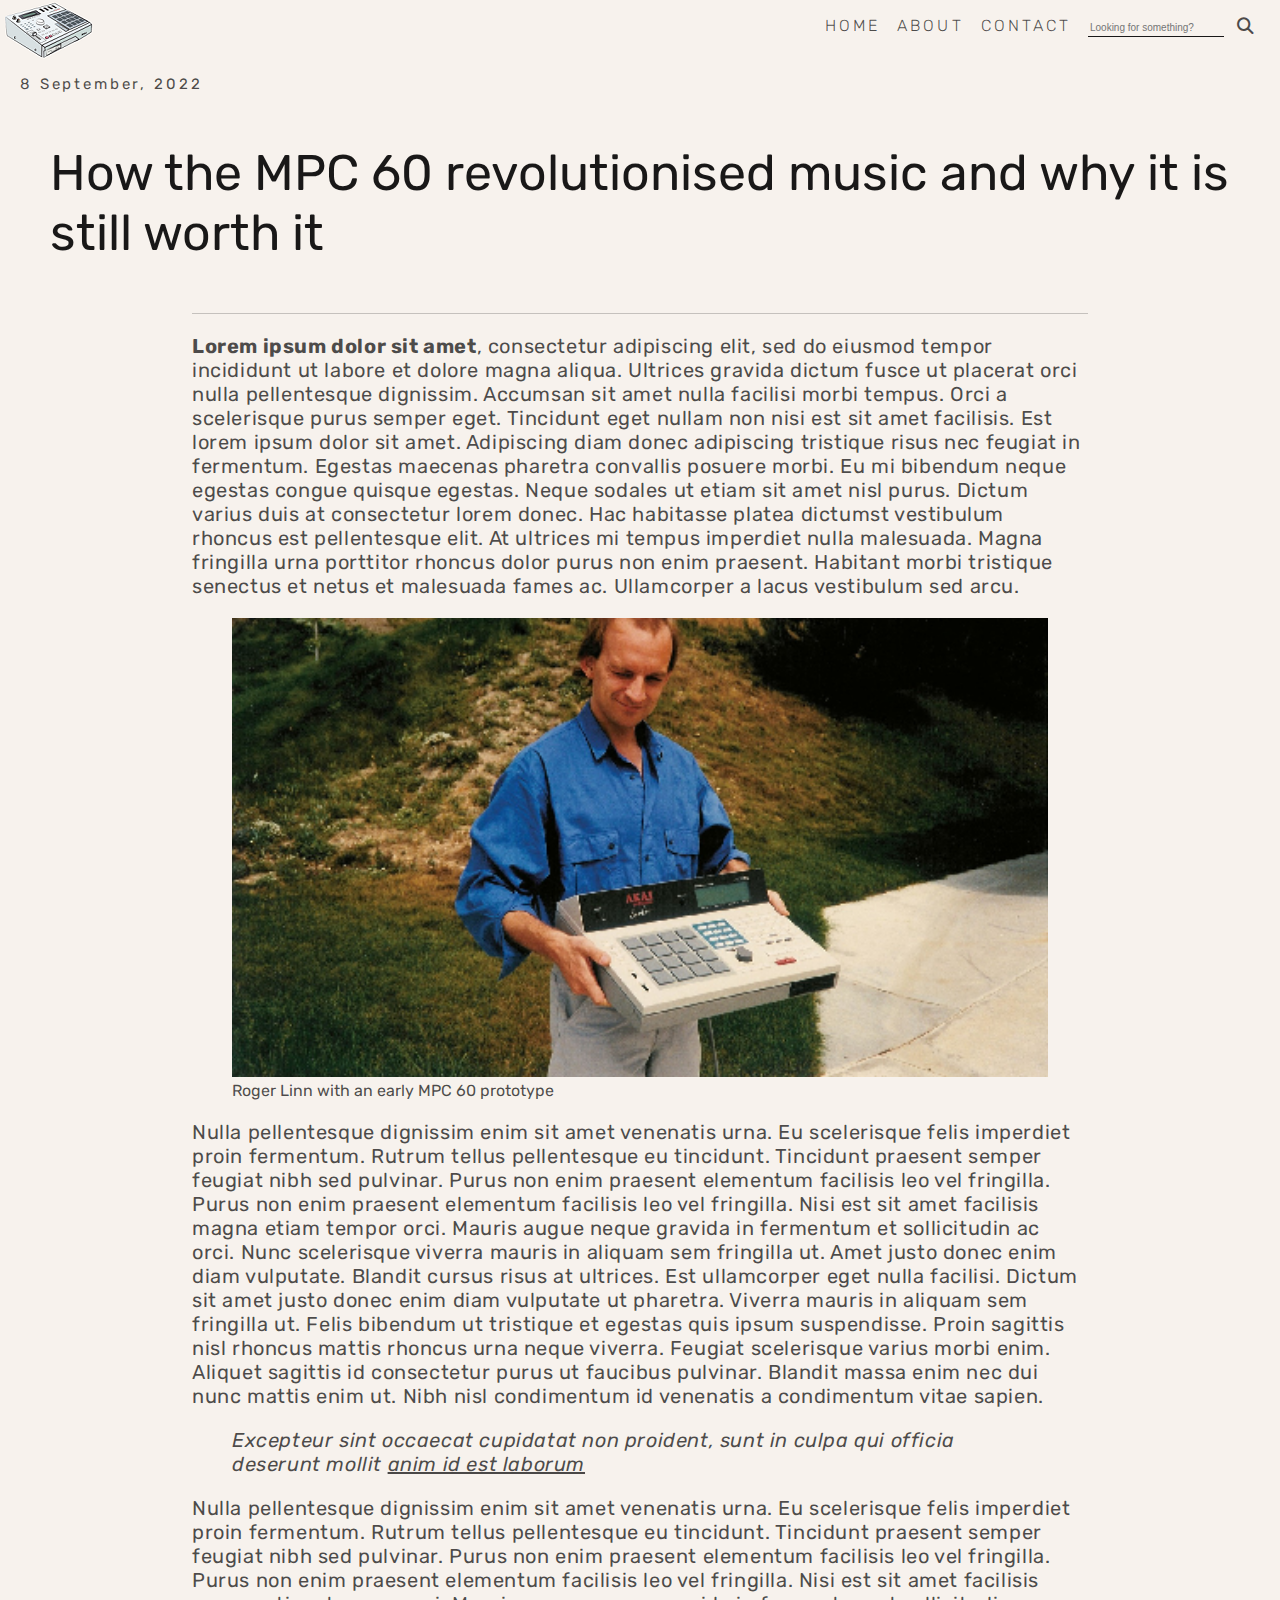
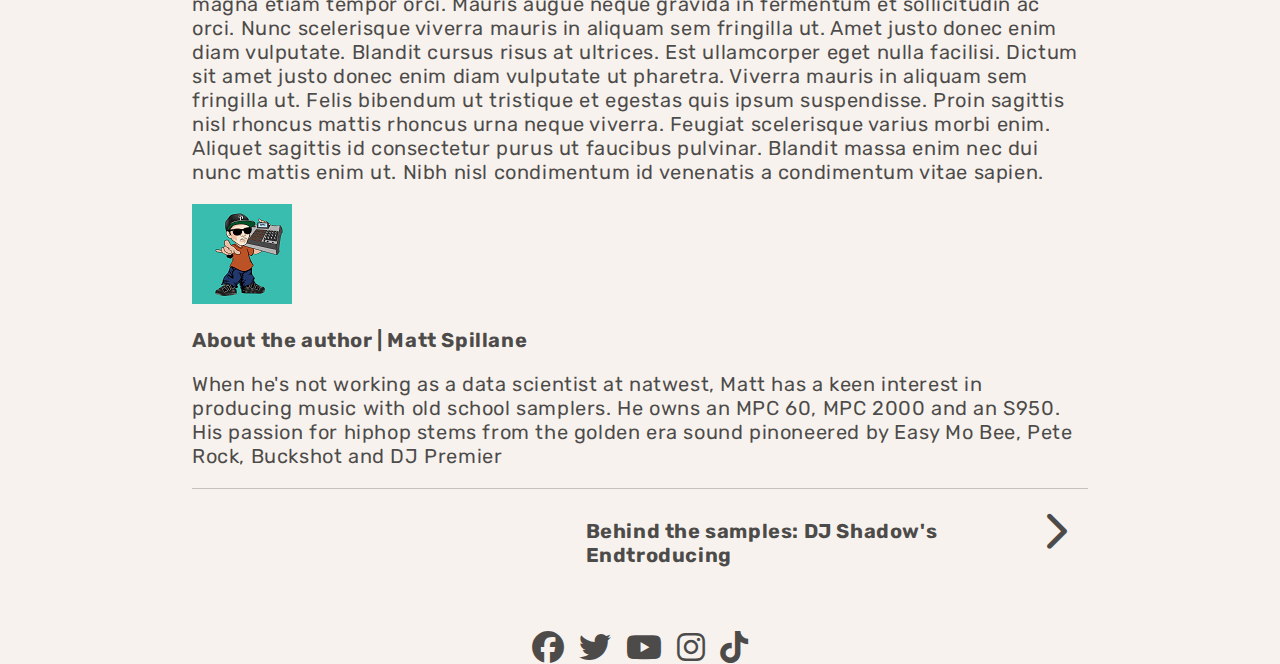
==== commit 6f68923f: "removing margins and setting imgs to 100% width" ====
--- a/post.html
+++ b/post.html
@@ -41,7 +41,7 @@
                     
                     </p>
                     <figure>
-                        <img src="imgs/roger_linn.png">
+                        <img class="blog-post-img"src="imgs/roger_linn.png">
                         <figcaption>Roger Linn with an early MPC 60 prototype</figcaption>
                     </figure>
                     <p class="blog-post-content">
